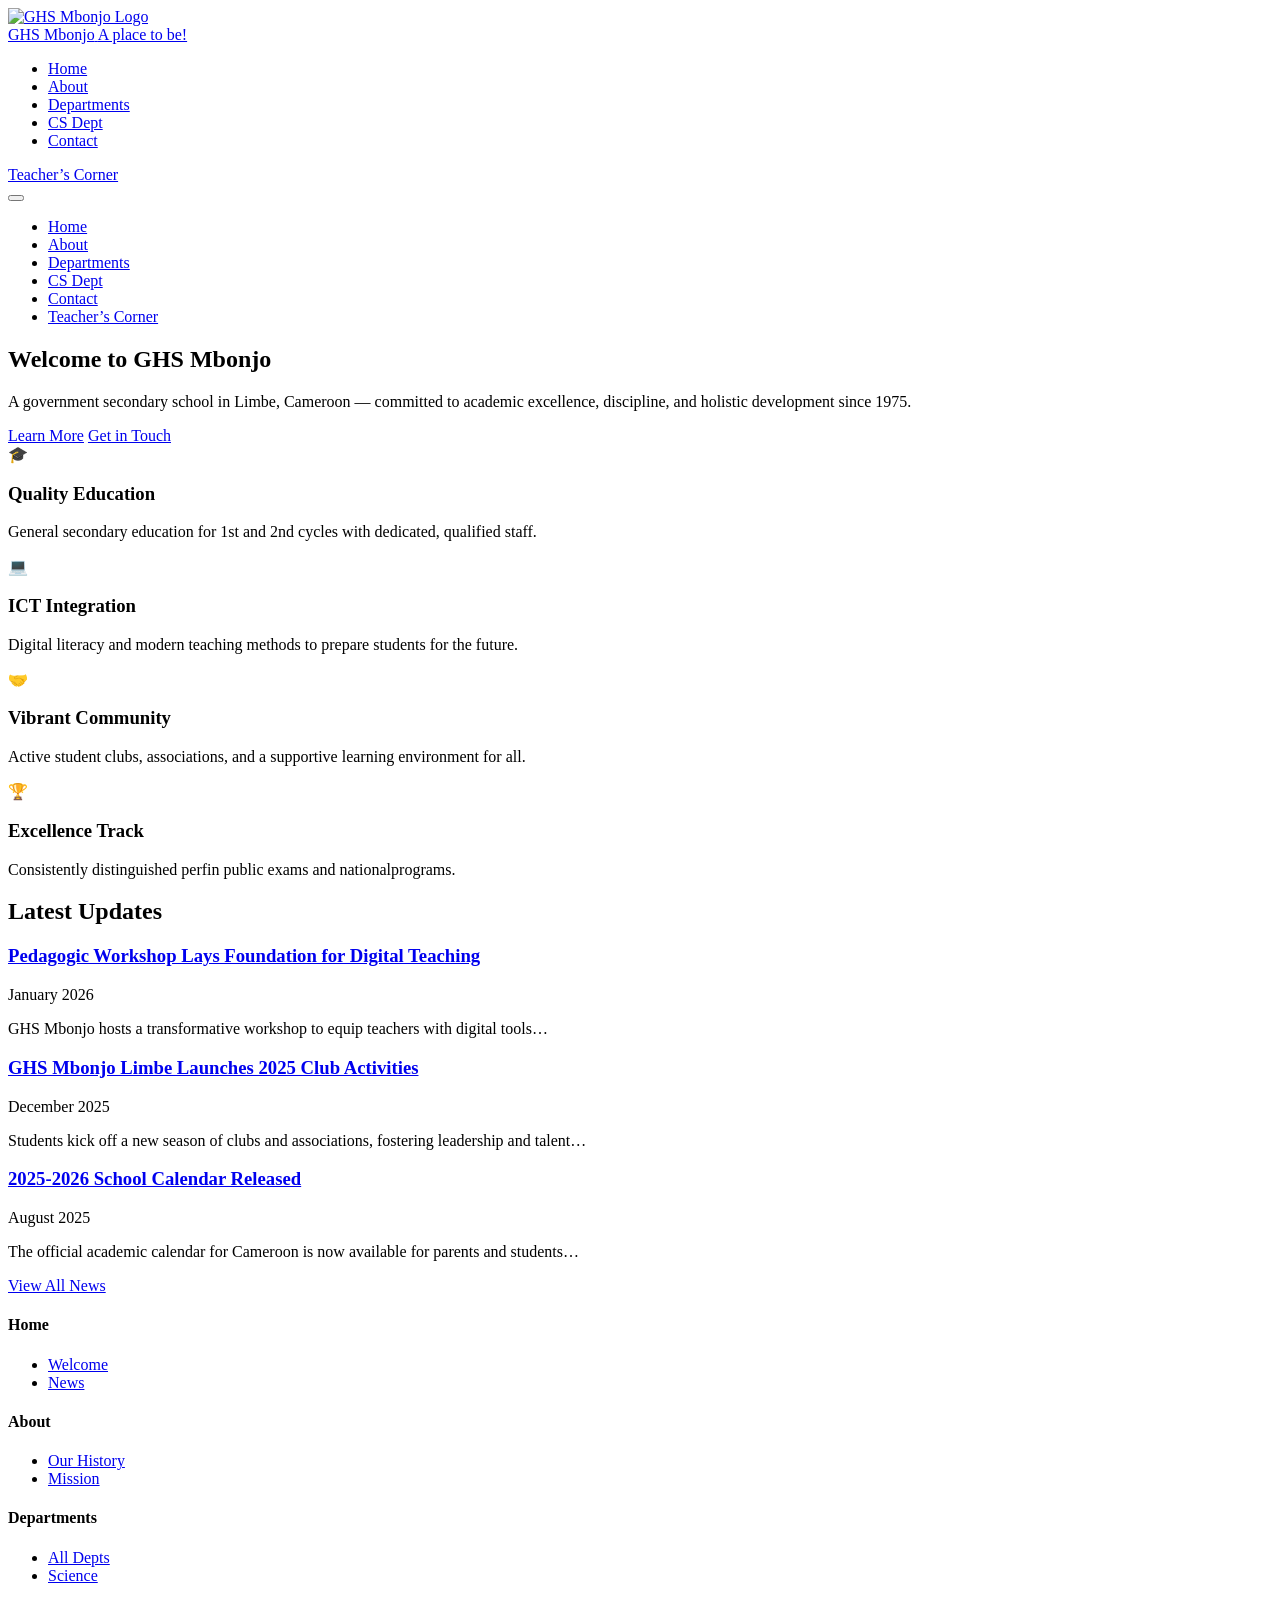
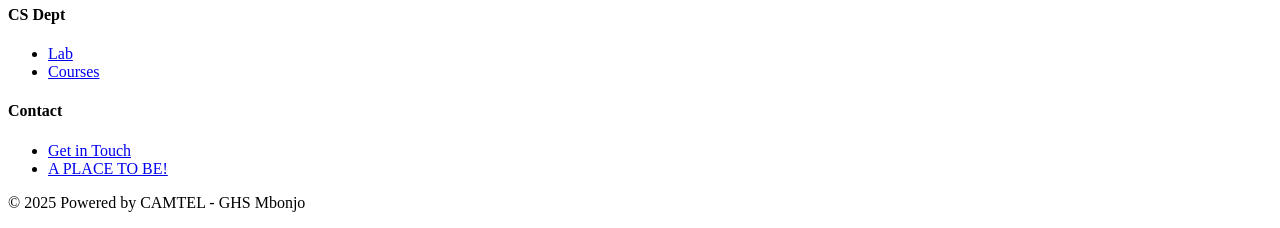
==== index.html @ 30165c94 "ssss" ====
<!DOCTYPE html>
<html lang="en-US">
<head>
    <meta charset="UTF-8" />
    <meta name="viewport" content="width=device-width, initial-scale=1.0" />
    <title>GHS Mbonjo – Home</title>
    <link rel="stylesheet" href="Group-BB-PROJECT/css/style.css" />
    <link rel="icon" href="assets/favicon.png" />
</head>
<body>
    <header class="site-header">
        <div class="container header-grid">
            <div class="branding">
                <a href="index.html" class="logo-link">
                    <img src="assets/logo.png" alt="GHS Mbonjo Logo" width="73" height="73" />
                    <div class="site-title-wrap">
                        <span class="site-title">GHS Mbonjo</span>
                        <span class="site-tagline">A place to be!</span>
                    </div>
                </a>
            </div>
            <nav class="main-nav" aria-label="Main Navigation">
                <ul class="nav-list">
                    <li><a href="index.html" class="active">Home</a></li>
                    <li><a href="about.html">About</a></li>
                    <li><a href="department.html">Departments</a></li>
                    <li><a href="computer-science.html">CS Dept</a></li>
                    <li><a href="contact.html">Contact</a></li>
                </ul>
            </nav>
            <div class="header-cta">
                <a href="https://ghs-mbonjo.academia.africa/en/user" target="_blank" class="btn btn-outline">Teacher&#8217;s Corner</a>
            </div>
            <button class="menu-toggle" id="menuToggle"><span></span><span></span><span></span></button>
        </div>
        <div class="mobile-nav" id="mobileNav">
            <ul>
                <li><a href="index.html">Home</a></li>
                <li><a href="about.html">About</a></li>
                <li><a href="department.html">Departments</a></li>
                <li><a href="computer-science.html">CS Dept</a></li>
                <li><a href="contact.html">Contact</a></li>
                <li><a href="https://ghs-mbonjo.academia.africa/en/user" target="_blank">Teacher&#8217;s Corner</a></li>
            </ul>
        </div>
    </header>

    <section class="hero">
        <div class="container">
            <h1>Welcome to GHS Mbonjo</h1>
            <p class="hero-sub">A government secondary school in Limbe, Cameroon — committed to academic excellence, discipline, and holistic development since 1975.</p>
            <div class="hero-buttons">
                <a href="about.html" class="btn btn-primary">Learn More</a>
                <a href="contact.html" class="btn btn-secondary">Get in Touch</a>
            </div>
        </div>
    </section>

    <section class="features">
        <div class="container">
            <div class="feature-grid">
                <div class="feature-card"><div class="feature-icon">🎓</div><h3>Quality Education</h3><p>General secondary education for 1st and 2nd cycles with dedicated, qualified staff.</p></div>
                <div class="feature-card"><div class="feature-icon">💻</div><h3>ICT Integration</h3><p>Digital literacy and modern teaching methods to prepare students for the future.</p></div>
                <div class="feature-card"><div class="feature-icon">🤝</div><h3>Vibrant Community</h3><p>Active student clubs, associations, and a supportive learning environment for all.</p></div>
                <div class="feature-card"><div class="feature-icon">🏆</div><h3>Excellence Track</h3><p>Consistently distinguished perfin public exams and nationalprograms.</p></div>
            </div>
        </div>
    </section>

    <section class="news-preview">
        <div class="container">
            <h2>Latest Updates</h2>
            <div class="news-grid">
                <article class="news-item">
                    <h3><a href="#">Pedagogic Workshop Lays Foundation for Digital Teaching</a></h3>
                    <p class="news-meta">January 2026</p>
                    <p>GHS Mbonjo hosts a transformative workshop to equip teachers with digital tools…</p>
                </article>
                <article class="news-item">
                    <h3><a href="#">GHS Mbonjo Limbe Launches 2025 Club Activities</a></h3>
                    <p class="news-meta">December 2025</p>
                    <p>Students kick off a new season of clubs and associations, fostering leadership and talent…</p>
                </article>
                <article class="news-item">
                    <h3><a href="#">2025-2026 School Calendar Released</a></h3>
                    <p class="news-meta">August 2025</p>
                    <p>The official academic calendar for Cameroon is now available for parents and students…</p>
                </article>
            </div>
            <div class="news-cta"><a href="#" class="btn btn-outline">View All News</a></div>
        </div>
    </section>

   <footer class="site-footer">
    <div class="container">
        <div class="footer-grid-5">
            <div class="footer-col">
                <h4>Home</h4>
                <ul>
                    <li><a href="index.html">Welcome</a></li>
                    <li><a href="index.html">News</a></li>
                </ul>
            </div>
            <div class="footer-col">
                <h4>About</h4>
                <ul>
                    <li><a href="about.html">Our History</a></li>
                    <li><a href="about.html">Mission</a></li>
                </ul>
            </div>
            <div class="footer-col">
                <h4>Departments</h4>
                <ul>
                    <li><a href="department.html">All Depts</a></li>
                    <li><a href="department.html">Science</a></li>
                </ul>
            </div>
            <div class="footer-col">
                <h4>CS Dept</h4>
                <ul>
                    <li><a href="computer-science.html">Lab</a></li>
                    <li><a href="computer-science.html">Courses</a></li>
                </ul>
            </div>
            <div class="footer-col">
                <h4>Contact</h4>
                <ul>
                    <li><a href="contact.html">Get in Touch</a></li>
                    <li><a href="#">A PLACE TO BE!</a></li>
                </ul>
            </div>
        </div>
        <div class="footer-bottom">
            <p>&copy; 2025 Powered by CAMTEL - GHS Mbonjo</p>
        </div>
    </div>
</footer>
    <script src="js/main.js"></script>
</body>
</html>
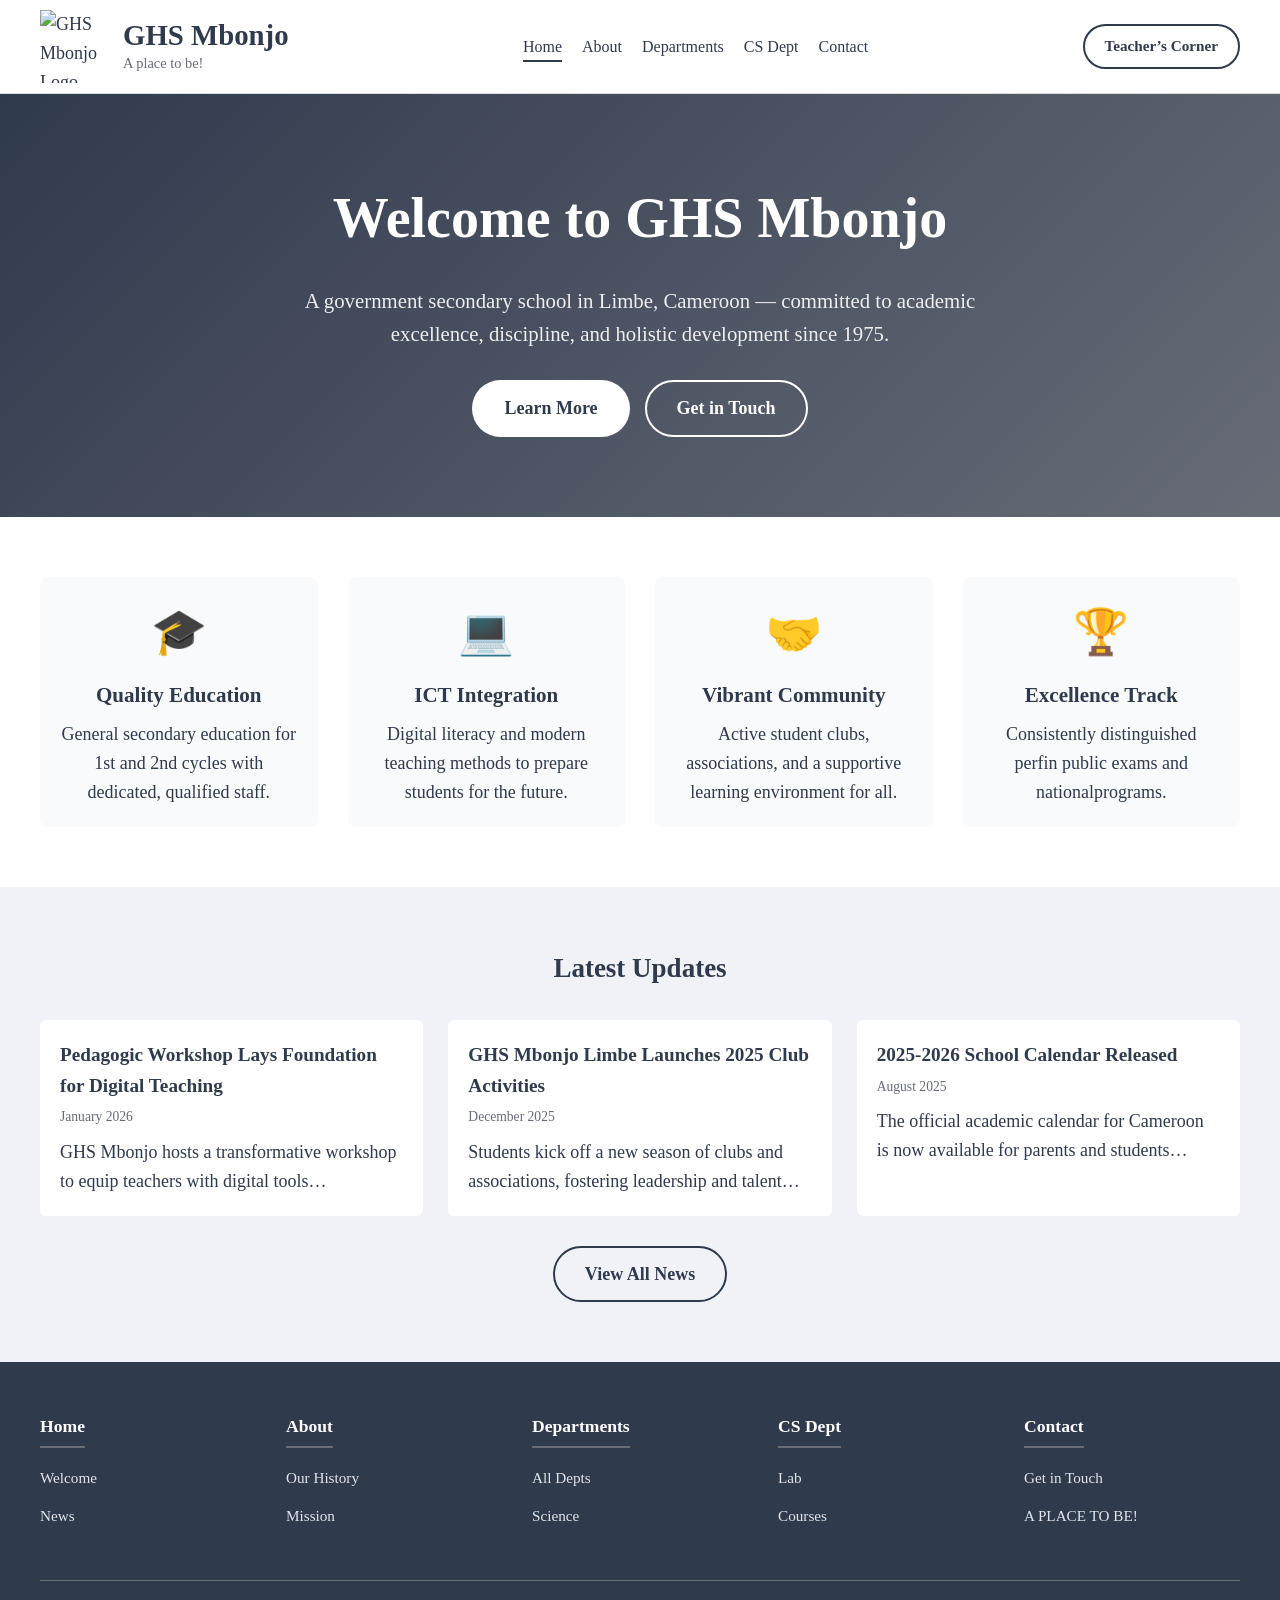
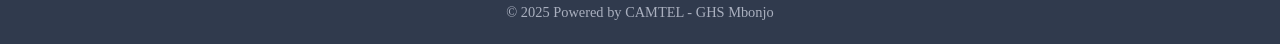
==== commit accc95f7: "ssss" ====
--- a/index.html
+++ b/index.html
@@ -4,7 +4,7 @@
     <meta charset="UTF-8" />
     <meta name="viewport" content="width=device-width, initial-scale=1.0" />
     <title>GHS Mbonjo – Home</title>
-    <link rel="stylesheet" href="Group-BB-PROJECT/css/style.css" />
+    <link rel="stylesheet" href="css/style.css" />
     <link rel="icon" href="assets/favicon.png" />
 </head>
 <body>
--- a/css/style.css
+++ b/css/style.css
@@ -0,0 +1,371 @@
+/* ----------------------------------------------
+   RESET & BASE
+   ---------------------------------------------- */
+* {
+    margin: 0;
+    padding: 0;
+    box-sizing: border-box;
+}
+body {
+    font-family: Georgia, 'Times New Roman', Times, serif;
+    font-size: 18px;
+    line-height: 1.6;
+    color: #303a4d;
+    background: #f1f2f8;
+}
+.container {
+    max-width: 1240px;
+    margin: 0 auto;
+    padding: 0 20px;
+}
+a {
+    color: #303a4d;
+    text-decoration: none;
+}
+a:hover { color: #676c77; }
+img { max-width: 100%; height: auto; }
+ul { padding-left: 20px; }
+h1, h2, h3, h4 { color: #303a4d; }
+
+/* ----------------------------------------------
+   BUTTONS
+   ---------------------------------------------- */
+.btn {
+    display: inline-block;
+    padding: 12px 30px;
+    border-radius: 100px;
+    font-weight: 600;
+    text-align: center;
+    transition: 0.3s;
+    border: 2px solid transparent;
+}
+.btn-primary {
+    background: #303a4d;
+    color: #fff;
+}
+.btn-primary:hover {
+    background: #676c77;
+    color: #fff;
+}
+.btn-secondary {
+    background: #e1e4eb;
+    color: #303a4d;
+}
+.btn-secondary:hover {
+    background: #303a4d;
+    color: #fff;
+}
+.btn-outline {
+    background: transparent;
+    border-color: #303a4d;
+    color: #303a4d;
+}
+.btn-outline:hover {
+    background: #303a4d;
+    color: #fff;
+}
+.btn-small {
+    padding: 8px 20px;
+    font-size: 0.9rem;
+}
+
+/* ----------------------------------------------
+   HEADER
+   ---------------------------------------------- */
+.site-header {
+    background: #fff;
+    border-bottom: 1px solid #ddd;
+    padding: 10px 0;
+    position: relative;
+    z-index: 10;
+}
+.header-grid {
+    display: flex;
+    align-items: center;
+    justify-content: space-between;
+    flex-wrap: wrap;
+}
+.branding .logo-link {
+    display: flex;
+    align-items: center;
+    gap: 10px;
+}
+.site-title-wrap .site-title {
+    font-size: 1.8rem;
+    font-weight: 600;
+    display: block;
+    line-height: 1.2;
+}
+.site-tagline {
+    font-size: 0.9rem;
+    color: #676c77;
+    display: block;
+}
+.main-nav ul {
+    display: flex;
+    list-style: none;
+    gap: 20px;
+}
+.main-nav a {
+    font-size: 1rem;
+    padding: 5px 0;
+    border-bottom: 2px solid transparent;
+}
+.main-nav a.active,
+.main-nav a:hover {
+    border-bottom-color: #303a4d;
+}
+.header-cta .btn {
+    font-size: 0.95rem;
+    padding: 8px 20px;
+}
+.menu-toggle {
+    display: none;
+    flex-direction: column;
+    gap: 5px;
+    background: none;
+    border: none;
+    cursor: pointer;
+}
+.menu-toggle span {
+    width: 25px;
+    height: 3px;
+    background: #303a4d;
+    border-radius: 3px;
+}
+.mobile-nav {
+    display: none;
+    background: #fff;
+    padding: 15px 20px;
+    border-top: 1px solid #ddd;
+}
+.mobile-nav ul {
+    list-style: none;
+    display: flex;
+    flex-direction: column;
+    gap: 10px;
+}
+.mobile-nav a {
+    font-size: 1.1rem;
+}
+
+/* ----------------------------------------------
+   HERO
+   ---------------------------------------------- */
+.hero {
+    background: linear-gradient(135deg, #303a4d 0%, #676c77 100%);
+    color: #fff;
+    padding: 80px 0;
+    text-align: center;
+}
+.hero h1 {
+    font-size: 3.5rem;
+    color: #fff;
+    margin-bottom: 20px;
+}
+.hero-sub {
+    font-size: 1.3rem;
+    max-width: 700px;
+    margin: 0 auto 30px;
+    opacity: 0.9;
+}
+.hero-buttons {
+    display: flex;
+    gap: 15px;
+    justify-content: center;
+    flex-wrap: wrap;
+}
+.hero-buttons .btn-primary { background: #fff; color: #303a4d; }
+.hero-buttons .btn-primary:hover { background: #e1e4eb; }
+.hero-buttons .btn-secondary { background: transparent; border-color: #fff; color: #fff; }
+.hero-buttons .btn-secondary:hover { background: #fff; color: #303a4d; }
+
+/* ----------------------------------------------
+   FEATURES
+   ---------------------------------------------- */
+.features {
+    padding: 60px 0;
+    background: #fff;
+}
+.feature-grid {
+    display: grid;
+    grid-template-columns: repeat(auto-fit, minmax(220px, 1fr));
+    gap: 30px;
+}
+.feature-card {
+    text-align: center;
+    padding: 20px;
+    border-radius: 8px;
+    background: #f9fafb;
+    transition: 0.3s;
+}
+.feature-card:hover {
+    transform: translateY(-5px);
+    box-shadow: 0 5px 15px rgba(0,0,0,0.08);
+}
+.feature-icon {
+    font-size: 2.8rem;
+    margin-bottom: 10px;
+}
+.feature-card h3 { margin-bottom: 8px; }
+
+/* ----------------------------------------------
+   NEWS PREVIEW
+   ---------------------------------------------- */
+.news-preview {
+    padding: 60px 0;
+    background: #f1f2f8;
+}
+.news-preview h2 {
+    text-align: center;
+    margin-bottom: 30px;
+}
+.news-grid {
+    display: grid;
+    grid-template-columns: repeat(auto-fit, minmax(280px, 1fr));
+    gap: 25px;
+}
+.news-item {
+    background: #fff;
+    padding: 20px;
+    border-radius: 6px;
+}
+.news-item h3 { font-size: 1.2rem; margin-bottom: 5px; }
+.news-meta {
+    font-size: 0.85rem;
+    color: #676c77;
+    margin-bottom: 10px;
+}
+.news-cta {
+    text-align: center;
+    margin-top: 30px;
+}
+
+/* ----------------------------------------------
+   PAGE CONTENT (About, Departments, etc.)
+   ---------------------------------------------- */
+.page-content {
+    padding: 50px 0;
+    background: #fff;
+}
+.page-header { margin-bottom: 30px; }
+.page-hero-img {
+    width: 100%;
+    max-height: 400px;
+    object-fit: cover;
+    border-radius: 8px;
+    margin: 20px 0;
+}
+.page-body h2 {
+    margin-top: 30px;
+    margin-bottom: 10px;
+}
+.page-body ul {
+    margin-bottom: 20px;
+}
+.department-grid {
+    display: grid;
+    grid-template-columns: repeat(auto-fit, minmax(260px, 1fr));
+    gap: 25px;
+    margin-top: 30px;
+}
+.dept-card {
+    background: #f9fafb;
+    padding: 20px;
+    border-radius: 8px;
+    border-left: 4px solid #303a4d;
+}
+.dept-card h3 { margin-bottom: 10px; }
+.dept-card .btn { margin-top: 10px; }
+
+/* ----------------------------------------------
+   CONTACT
+   ---------------------------------------------- */
+.contact-grid {
+    display: grid;
+    grid-template-columns: 1fr 1fr;
+    gap: 40px;
+    margin-top: 30px;
+}
+.contact-info p { margin-bottom: 12px; }
+.contact-form label {
+    display: block;
+    margin-top: 15px;
+    font-weight: 600;
+}
+.contact-form input,
+.contact-form textarea {
+    width: 100%;
+    padding: 10px 12px;
+    border: 1px solid #ddd;
+    border-radius: 4px;
+    font-size: 1rem;
+    margin-top: 5px;
+}
+.contact-form button {
+    margin-top: 20px;
+    border: none;
+    cursor: pointer;
+}
+
+/* --- FOOTER 5 VERTICAL COLUMNS --- */
+.site-footer {
+    background: #303a4d;
+    color: #fff;
+    padding: 50px 0 20px;
+}
+
+.footer-grid-5 {
+    display: grid;
+    grid-template-columns: repeat(5, 1fr);
+    gap: 30px;
+}
+
+.footer-col h4 {
+    color: #fff;
+    margin-bottom: 15px;
+    font-size: 1.1rem;
+    border-bottom: 2px solid #676c77;
+    padding-bottom: 5px;
+    display: inline-block;
+}
+
+.footer-col ul {
+    list-style: none;
+    padding: 0;
+}
+
+.footer-col ul li {
+    margin-bottom: 10px;
+}
+
+.footer-col ul li a {
+    color: #e1e4eb;
+    text-decoration: none;
+    font-size: 0.95rem;
+}
+
+.footer-col ul li a:hover {
+    color: #fff;
+}
+
+.footer-bottom {
+    text-align: center;
+    margin-top: 40px;
+    padding-top: 20px;
+    border-top: 1px solid #676c77;
+    color: #aab0bf;
+    font-size: 0.9rem;
+}
+
+@media (max-width: 900px) {
+    .footer-grid-5 {
+        grid-template-columns: repeat(2, 1fr);
+    }
+}
+
+@media (max-width: 500px) {
+    .footer-grid-5 {
+        grid-template-columns: 1fr;
+    }
+}
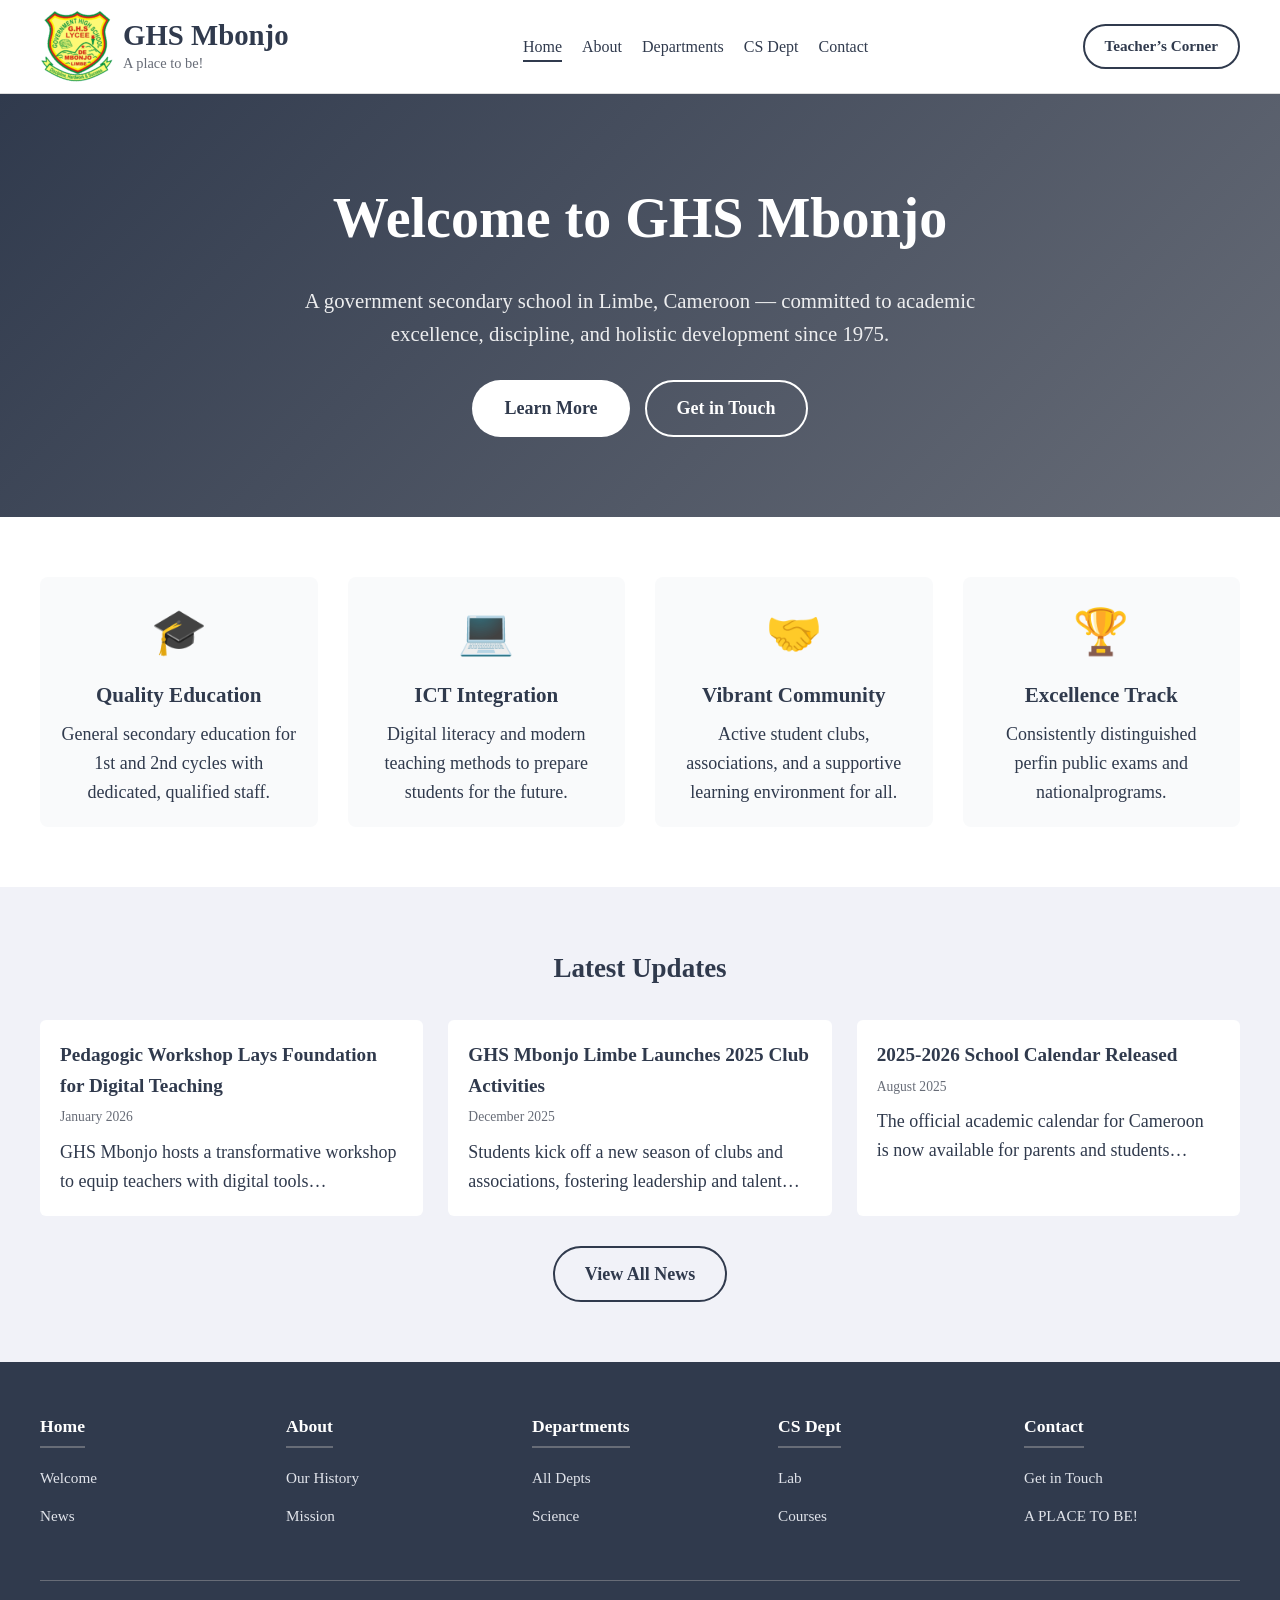
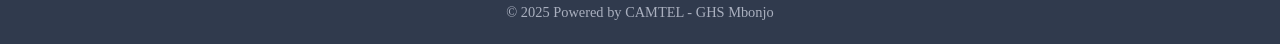
==== commit 79f6ef2f: "sss" ====
--- a/index.html
+++ b/index.html
@@ -12,7 +12,7 @@
         <div class="container header-grid">
             <div class="branding">
                 <a href="index.html" class="logo-link">
-                    <img src="assets/logo.png" alt="GHS Mbonjo Logo" width="73" height="73" />
+                    <img src="photo.png" alt="GHS Mbonjo Logo" width="73" height="73" />
                     <div class="site-title-wrap">
                         <span class="site-title">GHS Mbonjo</span>
                         <span class="site-tagline">A place to be!</span>
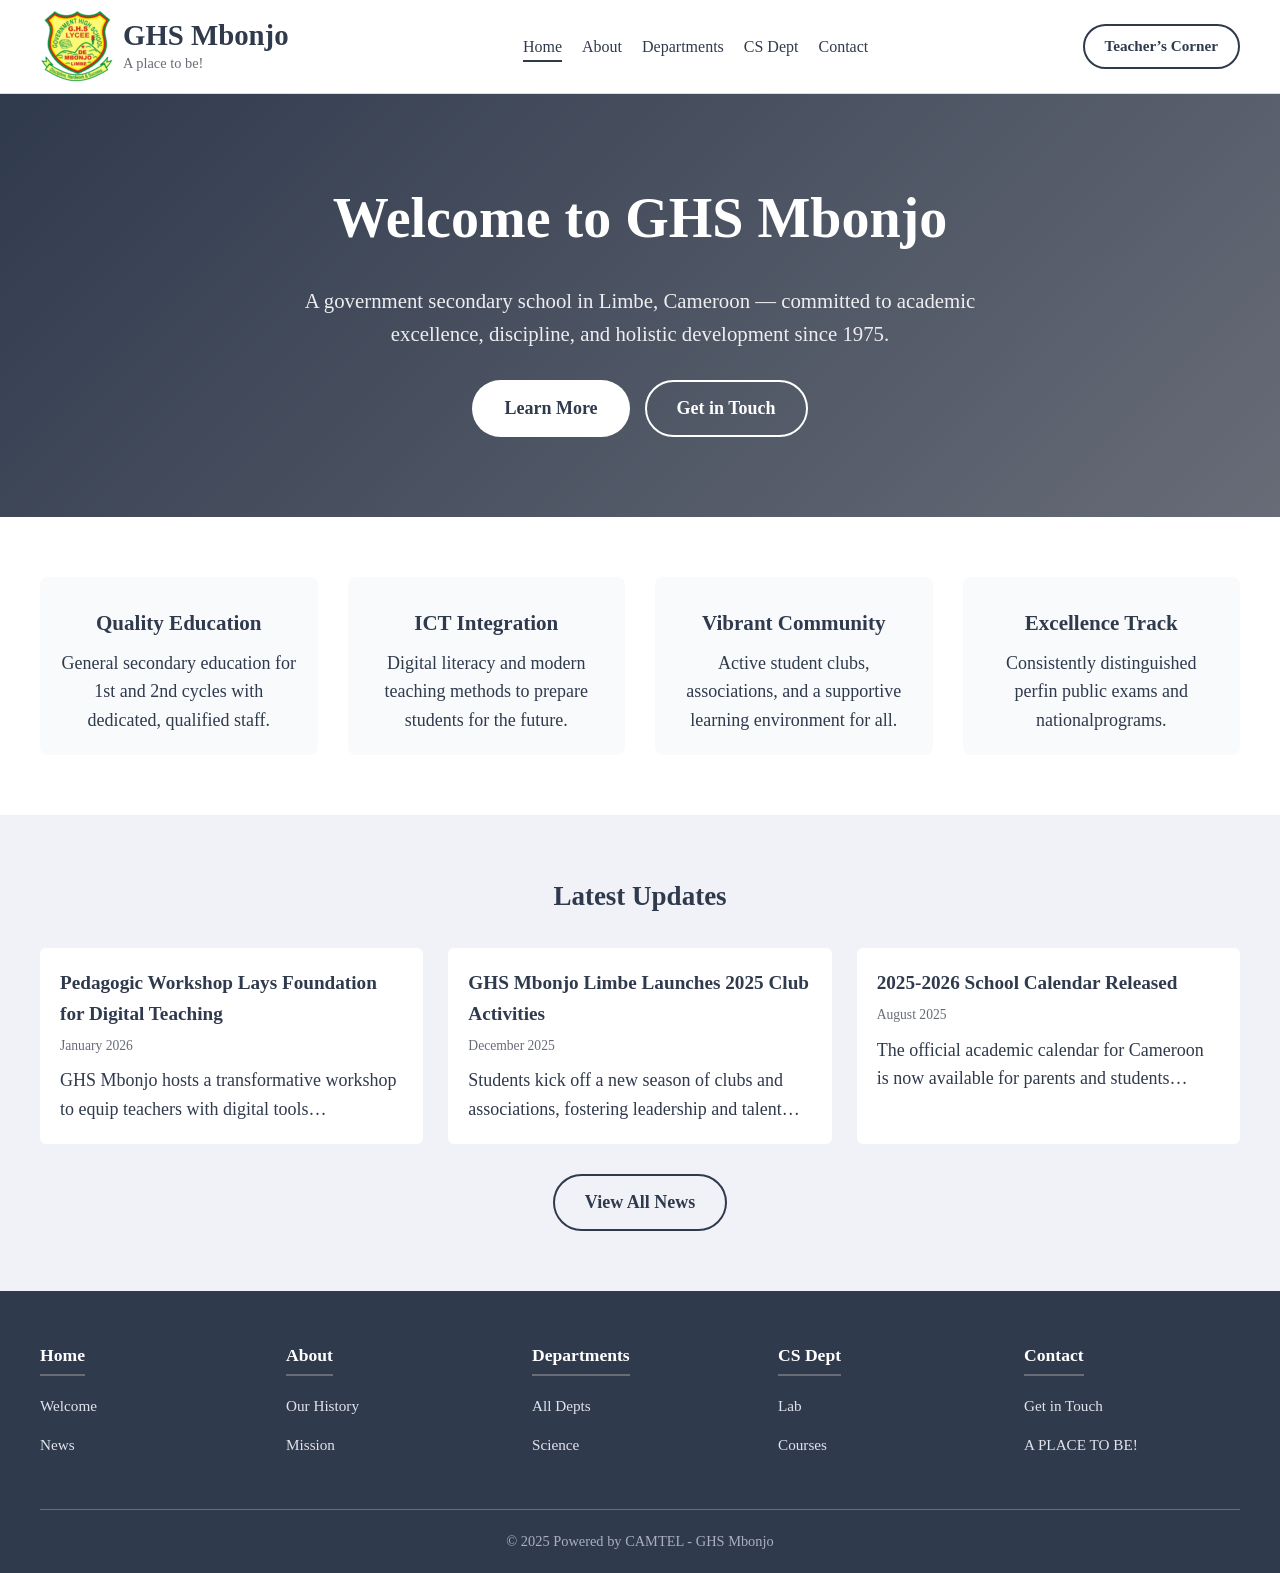
==== commit 1360fe38: "ss" ====
--- a/index.html
+++ b/index.html
@@ -59,10 +59,10 @@
     <section class="features">
         <div class="container">
             <div class="feature-grid">
-                <div class="feature-card"><div class="feature-icon">🎓</div><h3>Quality Education</h3><p>General secondary education for 1st and 2nd cycles with dedicated, qualified staff.</p></div>
-                <div class="feature-card"><div class="feature-icon">💻</div><h3>ICT Integration</h3><p>Digital literacy and modern teaching methods to prepare students for the future.</p></div>
-                <div class="feature-card"><div class="feature-icon">🤝</div><h3>Vibrant Community</h3><p>Active student clubs, associations, and a supportive learning environment for all.</p></div>
-                <div class="feature-card"><div class="feature-icon">🏆</div><h3>Excellence Track</h3><p>Consistently distinguished perfin public exams and nationalprograms.</p></div>
+                <div class="feature-card"><div class="feature-icon"><i class="fas fa-graduation-cap"></i></div><h3>Quality Education</h3><p>General secondary education for 1st and 2nd cycles with dedicated, qualified staff.</p></div>
+                <div class="feature-card"><div class="feature-icon"><i class="fas fa-laptop"></i></div><h3>ICT Integration</h3><p>Digital literacy and modern teaching methods to prepare students for the future.</p></div>
+                <div class="feature-card"><div class="feature-icon"><i class="fas fa-handshake"></i></div><h3>Vibrant Community</h3><p>Active student clubs, associations, and a supportive learning environment for all.</p></div>
+                <div class="feature-card"><div class="feature-icon"><i class="fas fa-trophy"></i></div><h3>Excellence Track</h3><p>Consistently distinguished perfin public exams and nationalprograms.</p></div>
             </div>
         </div>
     </section>
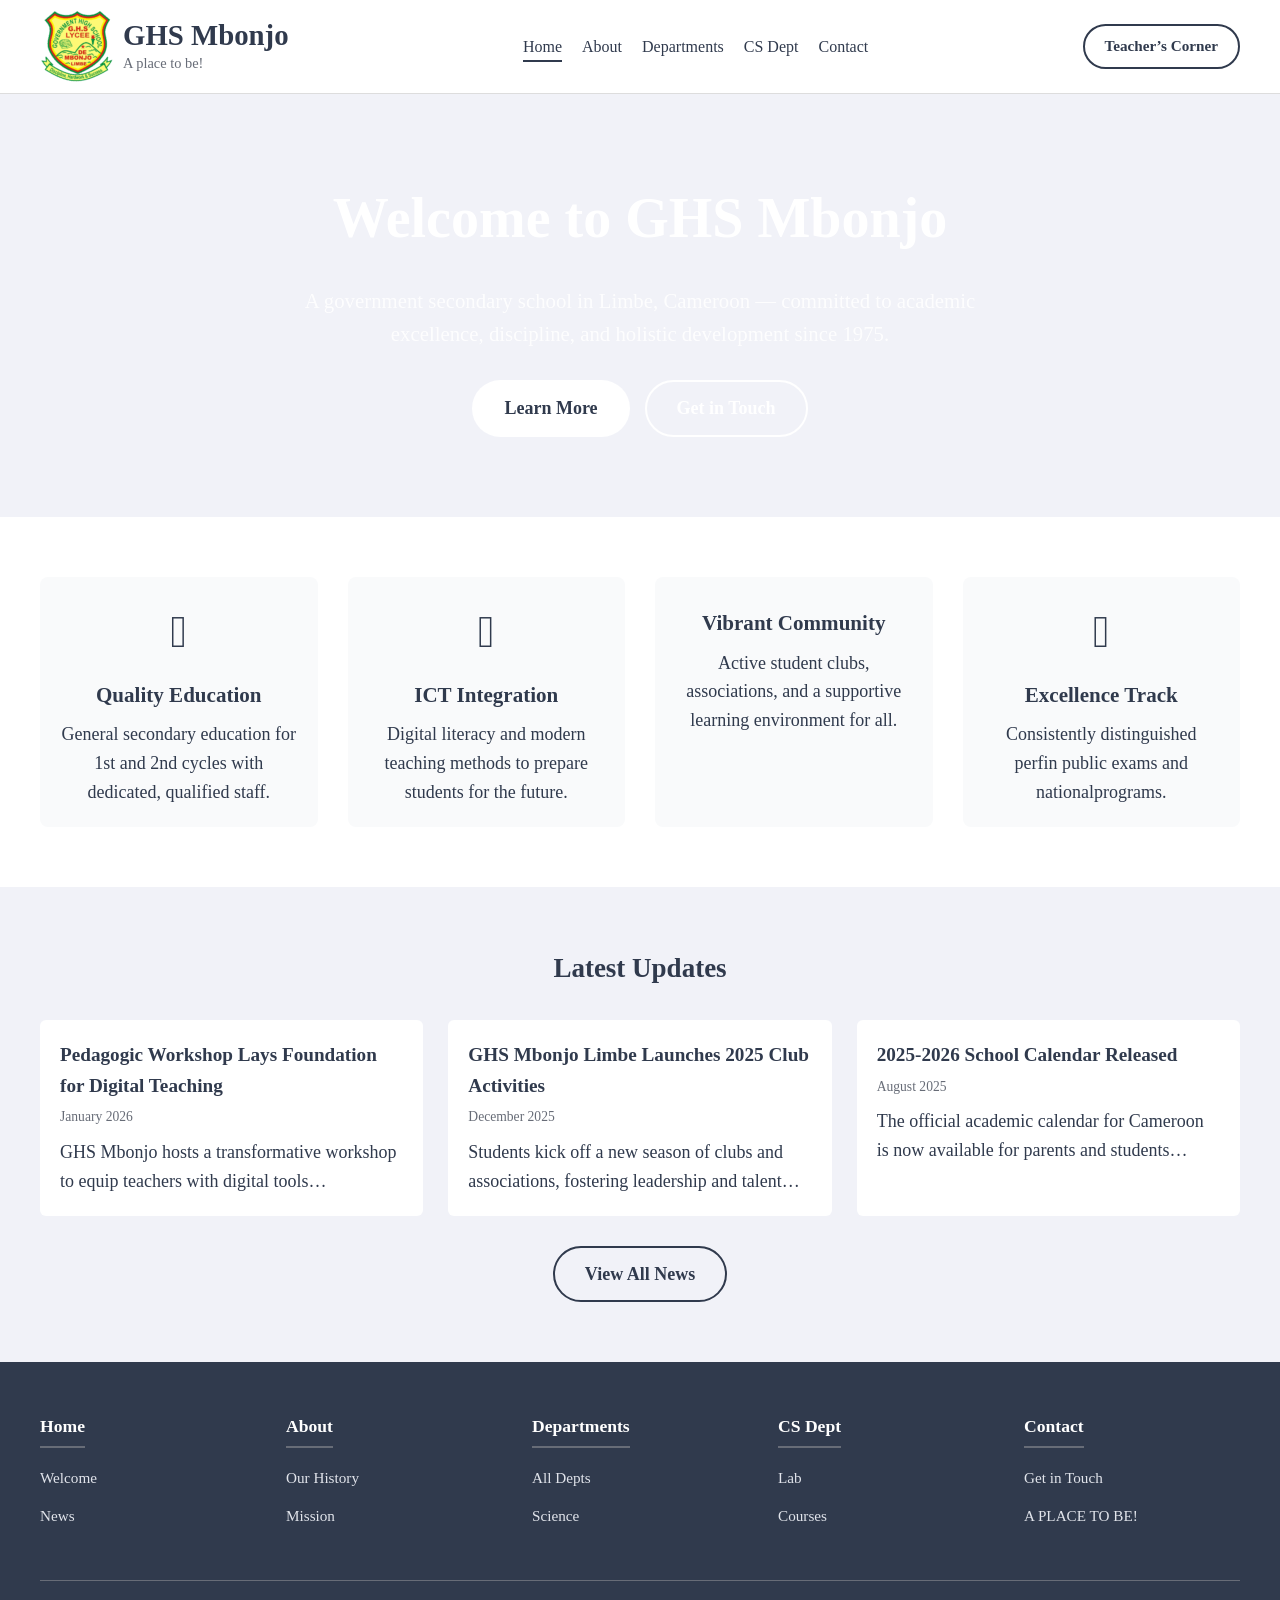
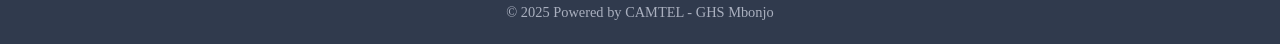
==== commit 7b939032: "sss" ====
--- a/index.html
+++ b/index.html
@@ -6,6 +6,7 @@
     <title>GHS Mbonjo – Home</title>
     <link rel="stylesheet" href="css/style.css" />
     <link rel="icon" href="assets/favicon.png" />
+    <link rel="stylesheet" href="https://cdnjs.cloudflare.com/ajax/libs/font-awesome/4.7.0/css/font-awesome.min.css">
 </head>
 <body>
     <header class="site-header">
--- a/css/style.css
+++ b/css/style.css
@@ -153,7 +153,7 @@
    HERO
    ---------------------------------------------- */
 .hero {
-    background: linear-gradient(135deg, #303a4d 0%, #676c77 100%);
+   background-image:url('/Group-BB-PROJECT/css/school.jpeg')!important;
     color: #fff;
     padding: 80px 0;
     text-align: center;
@@ -246,7 +246,6 @@
    ---------------------------------------------- */
 .page-content {
     padding: 50px 0;
-    background: #fff;
 }
 .page-header { margin-bottom: 30px; }
 .page-hero-img {
@@ -307,6 +306,16 @@
     border: none;
     cursor: pointer;
 }
+.contact-form{
+    background: #c3d5f1af;
+    border-radius:8px;
+    color:black;
+    padding:20px;
+}
+.contact-info{
+    background:#c3d5f1af;
+    padding:20px;
+}
 
 /* --- FOOTER 5 VERTICAL COLUMNS --- */
 .site-footer {
@@ -361,11 +370,32 @@
 @media (max-width: 900px) {
     .footer-grid-5 {
         grid-template-columns: repeat(2, 1fr);
+       
+    }
+    .contact-grid{
+        display: block;
+    }
+    .container .header-grid{
+        display:flex;
+    }
+     .contact-form{
+        margin-top:40px;
     }
 }
 
 @media (max-width: 500px) {
     .footer-grid-5 {
         grid-template-columns: 1fr;
+      
+    }
+    .contact-grid{
+        display: block;
+    }
+    .container .header-grid{
+        display:flex;
+        padding:20px;
+    }
+    .contact-form{
+        margin-top:40px;
     }
 }
